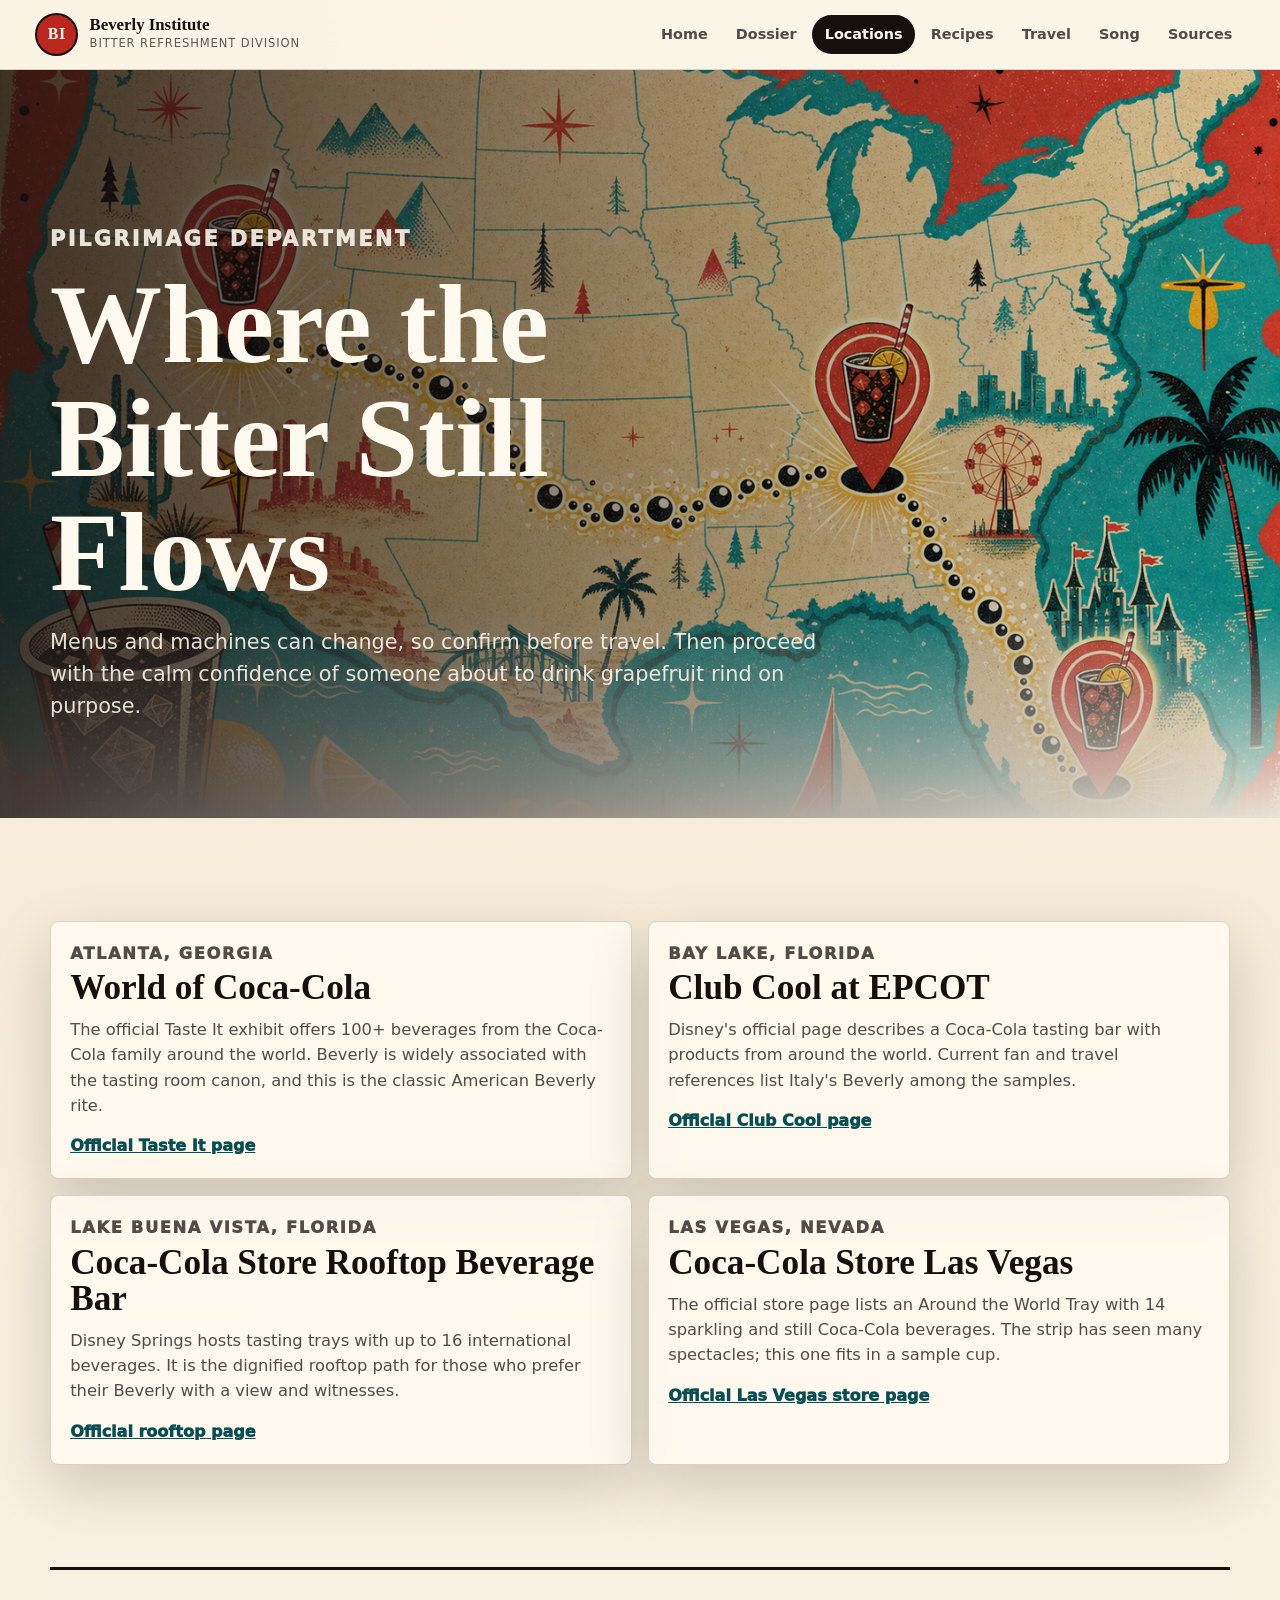
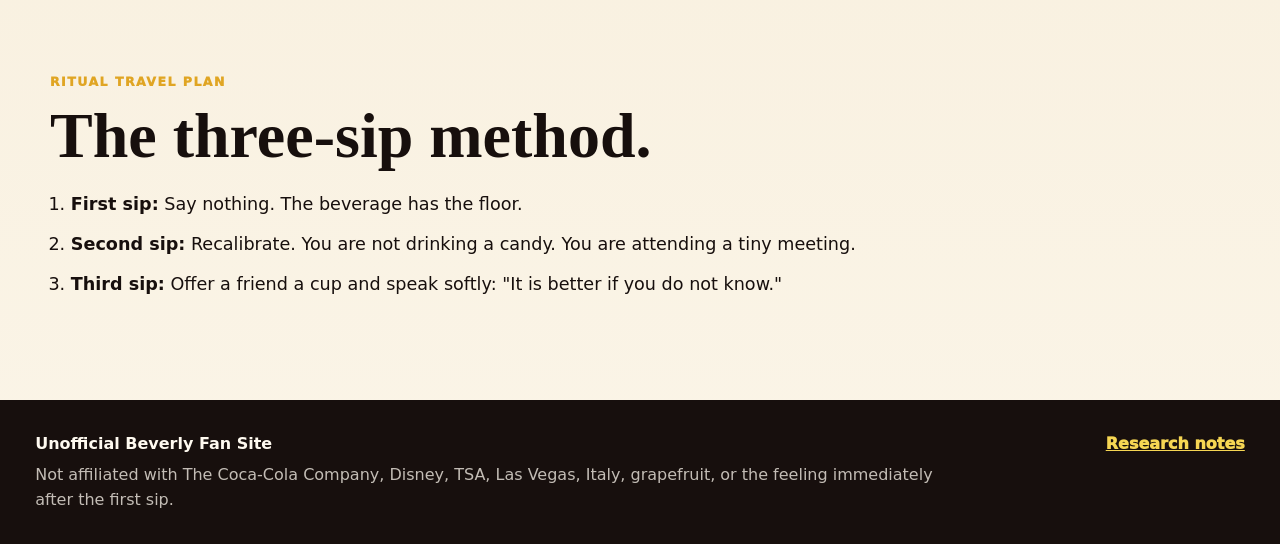
==== locations.html @ 8dc159c8 "Create Beverly fan site" ====
<!doctype html>
<html lang="en">
  <head>
    <meta charset="utf-8">
    <meta name="viewport" content="width=device-width, initial-scale=1">
    <title>Where To Try Beverly In America</title>
    <meta
      name="description"
      content="Known United States tasting locations for Beverly and international Coca-Cola flavors."
    >
    <link rel="stylesheet" href="assets/styles.css">
  </head>
  <body>
    <div data-site-header></div>

    <main>
      <section class="page-hero image-hero">
        <img src="assets/images/beverly-map.png" alt="A vintage illustrated map of the United States with glowing soda tasting destination pins.">
        <div>
          <p class="eyebrow">Pilgrimage Department</p>
          <h1>Where the Bitter Still Flows</h1>
          <p>
            Menus and machines can change, so confirm before travel. Then proceed
            with the calm confidence of someone about to drink grapefruit rind on purpose.
          </p>
        </div>
      </section>

      <section class="section location-grid">
        <article class="location-card">
          <p class="state">Atlanta, Georgia</p>
          <h2>World of Coca-Cola</h2>
          <p>
            The official Taste It exhibit offers 100+ beverages from the Coca-Cola
            family around the world. Beverly is widely associated with the tasting
            room canon, and this is the classic American Beverly rite.
          </p>
          <a href="https://www.worldofcoca-cola.com/explore-inside/explore-taste-it">Official Taste It page</a>
        </article>

        <article class="location-card">
          <p class="state">Bay Lake, Florida</p>
          <h2>Club Cool at EPCOT</h2>
          <p>
            Disney's official page describes a Coca-Cola tasting bar with products
            from around the world. Current fan and travel references list Italy's
            Beverly among the samples.
          </p>
          <a href="https://disneyworld.disney.go.com/shops/epcot/club-cool/">Official Club Cool page</a>
        </article>

        <article class="location-card">
          <p class="state">Lake Buena Vista, Florida</p>
          <h2>Coca-Cola Store Rooftop Beverage Bar</h2>
          <p>
            Disney Springs hosts tasting trays with up to 16 international beverages.
            It is the dignified rooftop path for those who prefer their Beverly with
            a view and witnesses.
          </p>
          <a href="https://disneyworld.disney.go.com/dining/disney-springs/coca-cola-rooftop-beverage-bar/">Official rooftop page</a>
        </article>

        <article class="location-card">
          <p class="state">Las Vegas, Nevada</p>
          <h2>Coca-Cola Store Las Vegas</h2>
          <p>
            The official store page lists an Around the World Tray with 14 sparkling
            and still Coca-Cola beverages. The strip has seen many spectacles; this
            one fits in a sample cup.
          </p>
          <a href="https://www.coca-colastore.com/stores/las-vegas">Official Las Vegas store page</a>
        </article>
      </section>

      <section class="section pilgrimage-steps">
        <div class="section-heading">
          <p class="kicker">Ritual Travel Plan</p>
          <h2>The three-sip method.</h2>
        </div>
        <ol class="step-list">
          <li>
            <strong>First sip:</strong> Say nothing. The beverage has the floor.
          </li>
          <li>
            <strong>Second sip:</strong> Recalibrate. You are not drinking a candy.
            You are attending a tiny meeting.
          </li>
          <li>
            <strong>Third sip:</strong> Offer a friend a cup and speak softly:
            "It is better if you do not know."
          </li>
        </ol>
      </section>
    </main>

    <div data-site-footer></div>
    <script src="assets/site.js"></script>
  </body>
</html>
---- assets/styles.css ----
:root {
  --ink: #170f0d;
  --paper: #fbf5e8;
  --paper-deep: #efe0c3;
  --red: #b9271f;
  --red-deep: #651512;
  --teal: #087a83;
  --teal-deep: #064e54;
  --gold: #e0a523;
  --citrus: #f6d653;
  --cream: #fffaf0;
  --line: rgba(23, 15, 13, 0.16);
  --shadow: 0 22px 60px rgba(23, 15, 13, 0.18);
}

* {
  box-sizing: border-box;
}

html {
  scroll-behavior: smooth;
}

body {
  margin: 0;
  background:
    radial-gradient(circle at top left, rgba(224, 165, 35, 0.18), transparent 32rem),
    linear-gradient(180deg, var(--paper) 0%, #f6ecd8 42%, #fbf5e8 100%);
  color: var(--ink);
  font-family: Inter, ui-sans-serif, system-ui, -apple-system, BlinkMacSystemFont, "Segoe UI", sans-serif;
  line-height: 1.55;
}

img {
  display: block;
  max-width: 100%;
}

a {
  color: inherit;
}

.site-header {
  position: sticky;
  top: 0;
  z-index: 20;
  display: flex;
  align-items: center;
  justify-content: space-between;
  gap: 1rem;
  padding: 0.8rem clamp(1rem, 3vw, 2.2rem);
  background: rgba(251, 245, 232, 0.92);
  border-bottom: 1px solid var(--line);
  backdrop-filter: blur(18px);
}

.brand {
  display: flex;
  align-items: center;
  gap: 0.7rem;
  text-decoration: none;
  min-width: 14rem;
}

.brand-mark {
  display: grid;
  place-items: center;
  width: 2.7rem;
  height: 2.7rem;
  border: 2px solid var(--ink);
  border-radius: 50%;
  background: var(--red);
  color: var(--cream);
  font-family: Georgia, "Times New Roman", serif;
  font-weight: 900;
  letter-spacing: 0.04em;
}

.brand strong,
.brand small {
  display: block;
}

.brand strong {
  font-family: Georgia, "Times New Roman", serif;
  font-size: 1.05rem;
  line-height: 1.1;
}

.brand small {
  color: rgba(23, 15, 13, 0.68);
  font-size: 0.72rem;
  text-transform: uppercase;
  letter-spacing: 0.08em;
}

.site-nav {
  display: flex;
  align-items: center;
  gap: 0.2rem;
  flex-wrap: wrap;
  justify-content: flex-end;
}

.site-nav a {
  border-radius: 999px;
  padding: 0.52rem 0.78rem;
  color: rgba(23, 15, 13, 0.74);
  font-weight: 800;
  font-size: 0.9rem;
  text-decoration: none;
}

.site-nav a:hover,
.site-nav a[aria-current="page"] {
  background: var(--ink);
  color: var(--cream);
}

.nav-toggle {
  display: none;
  border: 1px solid var(--line);
  border-radius: 6px;
  background: var(--cream);
  color: var(--ink);
  padding: 0.55rem 0.7rem;
  font: inherit;
  font-weight: 900;
}

.hero {
  position: relative;
  min-height: clamp(34rem, 92vh, 54rem);
  overflow: hidden;
  display: grid;
  align-items: center;
}

.hero img,
.page-hero.image-hero > img {
  position: absolute;
  inset: 0;
  width: 100%;
  height: 100%;
  object-fit: cover;
}

.hero-shade {
  position: absolute;
  inset: 0;
  background:
    linear-gradient(90deg, rgba(12, 6, 5, 0.88) 0%, rgba(12, 6, 5, 0.72) 36%, rgba(12, 6, 5, 0.08) 72%),
    linear-gradient(180deg, transparent 74%, var(--paper) 100%);
}

.hero-content {
  position: relative;
  z-index: 2;
  width: min(46rem, calc(100% - 2rem));
  margin-left: clamp(1rem, 7vw, 6rem);
  color: var(--cream);
  padding: 5rem 0;
}

.eyebrow,
.kicker {
  margin: 0 0 0.7rem;
  color: var(--gold);
  font-weight: 950;
  text-transform: uppercase;
  letter-spacing: 0.12em;
  font-size: 0.78rem;
}

h1,
h2,
h3 {
  margin: 0;
  font-family: Georgia, "Times New Roman", serif;
  line-height: 1.02;
}

h1 {
  font-size: clamp(4.4rem, 14vw, 11rem);
}

h2 {
  font-size: clamp(2rem, 5vw, 4rem);
}

h3 {
  font-size: clamp(1.25rem, 2vw, 1.7rem);
}

p {
  margin: 0;
}

.hero-copy {
  max-width: 38rem;
  margin-top: 1rem;
  color: rgba(255, 250, 240, 0.9);
  font-size: clamp(1.08rem, 2vw, 1.4rem);
}

.hero-actions {
  display: flex;
  gap: 0.8rem;
  flex-wrap: wrap;
  margin-top: 1.8rem;
}

.button {
  display: inline-flex;
  align-items: center;
  justify-content: center;
  min-height: 2.85rem;
  border: 2px solid currentColor;
  border-radius: 6px;
  padding: 0.76rem 1rem;
  font-weight: 950;
  text-decoration: none;
  cursor: pointer;
  transition: transform 160ms ease, background 160ms ease, color 160ms ease;
}

.button:hover {
  transform: translateY(-1px);
}

.button.primary {
  background: var(--citrus);
  color: var(--ink);
}

.button.ghost {
  background: rgba(255, 250, 240, 0.08);
  color: var(--cream);
}

.section {
  width: min(1180px, calc(100% - 2rem));
  margin: 0 auto;
  padding: clamp(3.5rem, 8vw, 7rem) 0;
}

.intro-grid {
  display: grid;
  grid-template-columns: minmax(0, 1fr) minmax(18rem, 26rem);
  gap: clamp(1.2rem, 4vw, 4rem);
  align-items: center;
}

.intro-grid p:not(.kicker),
.dossier-intro p,
.proclamation-band p,
.ceremony-panel p,
.travel-card p,
.tsa-box p,
.source-card p,
.recipe-card p,
.location-card p,
.page-hero p,
.hymn-console p,
.lyrics-card p {
  color: rgba(23, 15, 13, 0.74);
  font-size: 1.02rem;
}

.fact-panel,
.sip-console,
.hymn-console,
.lyrics-card,
.source-card,
.recipe-card,
.location-card,
.travel-card,
.dossier-card {
  background: rgba(255, 250, 240, 0.86);
  border: 1px solid var(--line);
  border-radius: 8px;
  box-shadow: var(--shadow);
}

.fact-panel {
  padding: 1.35rem;
}

.fact-panel h3 {
  margin-bottom: 1rem;
}

.fact-panel dl {
  display: grid;
  gap: 0.85rem;
  margin: 0;
}

.fact-panel div {
  border-top: 1px solid var(--line);
  padding-top: 0.8rem;
}

.fact-panel dt {
  color: var(--red);
  font-weight: 950;
  text-transform: uppercase;
  font-size: 0.75rem;
  letter-spacing: 0.1em;
}

.fact-panel dd {
  margin: 0.15rem 0 0;
  font-weight: 800;
}

.proclamation-band {
  display: grid;
  grid-template-columns: 1fr 0.8fr;
  gap: clamp(1.4rem, 5vw, 5rem);
  align-items: end;
  border-top: 3px solid var(--ink);
  border-bottom: 3px solid var(--ink);
}

.cards-section {
  width: 100%;
  background:
    linear-gradient(135deg, rgba(8, 122, 131, 0.18), transparent 42%),
    var(--red-deep);
  color: var(--cream);
  padding-left: max(1rem, calc((100% - 1180px) / 2));
  padding-right: max(1rem, calc((100% - 1180px) / 2));
}

.section-heading {
  margin-bottom: 1.4rem;
}

.card-grid {
  display: grid;
  grid-template-columns: repeat(3, minmax(0, 1fr));
  gap: 1rem;
}

.feature-card {
  min-height: 16rem;
  display: flex;
  flex-direction: column;
  gap: 0.8rem;
  padding: 1.2rem;
  color: var(--cream);
  border: 1px solid rgba(255, 250, 240, 0.2);
  border-radius: 8px;
  background: rgba(255, 250, 240, 0.08);
  text-decoration: none;
}

.feature-card:hover {
  background: rgba(255, 250, 240, 0.14);
}

.feature-card p {
  color: rgba(255, 250, 240, 0.78);
}

.card-number,
.state,
.recipe-meta,
.stamp,
.dossier-card span {
  color: var(--gold);
  font-weight: 950;
  text-transform: uppercase;
  letter-spacing: 0.1em;
  font-size: 0.75rem;
}

.ceremony-panel {
  display: grid;
  grid-template-columns: 1fr minmax(18rem, 28rem);
  gap: clamp(1.4rem, 5vw, 4rem);
  align-items: center;
}

.sip-console {
  padding: 1.2rem;
}

.meter-shell {
  height: 1.1rem;
  overflow: hidden;
  border: 2px solid var(--ink);
  border-radius: 999px;
  background: var(--paper-deep);
}

.meter-fill {
  display: block;
  width: 0;
  height: 100%;
  background: linear-gradient(90deg, var(--teal), var(--gold), var(--red));
  transition: width 240ms ease;
}

.sip-score {
  margin-top: 1rem;
  font-weight: 950;
}

.sip-message {
  min-height: 3rem;
  margin: 0.45rem 0 1rem;
}

.page-hero {
  position: relative;
  display: grid;
  align-items: end;
  min-height: 28rem;
  padding: clamp(5rem, 12vw, 10rem) max(1rem, calc((100% - 1180px) / 2)) clamp(3rem, 8vw, 6rem);
  overflow: hidden;
  background:
    linear-gradient(135deg, var(--red-deep), var(--teal-deep));
  color: var(--cream);
}

.page-hero.compact-hero {
  min-height: 24rem;
}

.page-hero.image-hero {
  min-height: 34rem;
}

.page-hero.image-hero::before {
  content: "";
  position: absolute;
  inset: 0;
  z-index: 1;
  background:
    linear-gradient(90deg, rgba(23, 15, 13, 0.82), rgba(23, 15, 13, 0.38) 54%, rgba(23, 15, 13, 0.08)),
    linear-gradient(180deg, transparent 72%, var(--paper) 100%);
}

.page-hero > div {
  position: relative;
  z-index: 2;
  max-width: 49rem;
}

.page-hero h1 {
  margin-bottom: 1rem;
  font-size: clamp(3.1rem, 9vw, 7rem);
}

.page-hero p {
  color: rgba(255, 250, 240, 0.88);
  font-size: clamp(1.05rem, 2vw, 1.3rem);
}

.dossier-layout {
  display: grid;
  grid-template-columns: minmax(18rem, 28rem) minmax(0, 1fr);
  gap: clamp(1.2rem, 4vw, 3rem);
  align-items: start;
}

.dossier-intro {
  position: sticky;
  top: 6rem;
}

.dossier-stack {
  display: grid;
  gap: 1rem;
}

.dossier-card {
  padding: 1.15rem;
}

.dossier-card h3 {
  margin: 0.25rem 0 0.5rem;
}

.pull-quote {
  width: min(980px, calc(100% - 2rem));
  border-left: 0.55rem solid var(--red);
  padding-left: clamp(1rem, 4vw, 2rem);
}

.pull-quote p {
  font-family: Georgia, "Times New Roman", serif;
  font-size: clamp(2rem, 5vw, 4rem);
  line-height: 1.08;
}

.pull-quote span {
  display: block;
  margin-top: 1rem;
  color: rgba(23, 15, 13, 0.62);
  font-weight: 900;
}

.location-grid,
.recipe-grid,
.travel-grid,
.source-grid {
  display: grid;
  grid-template-columns: repeat(2, minmax(0, 1fr));
  gap: 1rem;
}

.location-card,
.recipe-card,
.travel-card,
.source-card {
  padding: 1.2rem;
}

.location-card h2,
.recipe-card h2,
.travel-card h2,
.source-card h2 {
  margin: 0.25rem 0 0.7rem;
  font-size: clamp(1.5rem, 3vw, 2.2rem);
}

.location-card a,
.source-card a,
.tsa-box a {
  display: inline-flex;
  margin-top: 1rem;
  color: var(--teal-deep);
  font-weight: 950;
}

.pilgrimage-steps {
  border-top: 3px solid var(--ink);
}

.step-list {
  display: grid;
  gap: 0.8rem;
  margin: 0;
  padding-left: 1.3rem;
  font-size: 1.1rem;
}

.recipe-grid {
  grid-template-columns: repeat(3, minmax(0, 1fr));
}

.recipe-card ul {
  margin: 1rem 0 0;
  padding-left: 1.1rem;
  color: rgba(23, 15, 13, 0.72);
}

.travel-grid {
  grid-template-columns: repeat(4, minmax(0, 1fr));
}

.travel-card {
  min-height: 21rem;
}

.warning-card {
  background: #fff2bc;
}

.danger-card {
  background: #f3d7d1;
}

.tsa-box {
  display: grid;
  grid-template-columns: 0.85fr 1fr;
  gap: clamp(1rem, 4vw, 3rem);
  border-top: 3px solid var(--ink);
  border-bottom: 3px solid var(--ink);
}

.song-layout {
  display: grid;
  grid-template-columns: minmax(0, 1fr) minmax(18rem, 28rem);
  gap: 1rem;
  align-items: start;
}

.lyrics-card,
.hymn-console {
  padding: 1.25rem;
}

.lyrics {
  display: grid;
  gap: 1rem;
  margin-top: 1.2rem;
}

.lyrics p {
  font-family: Georgia, "Times New Roman", serif;
  font-size: clamp(1.25rem, 2.5vw, 1.75rem);
  line-height: 1.34;
}

.hymn-console {
  position: sticky;
  top: 6rem;
}

.hymn-console .button {
  margin-top: 1rem;
}

.hymn-status {
  min-height: 2rem;
  margin-top: 0.9rem;
  font-weight: 900;
}

.site-footer {
  display: flex;
  justify-content: space-between;
  gap: 1rem;
  padding: 2rem clamp(1rem, 3vw, 2.2rem);
  background: var(--ink);
  color: var(--cream);
}

.site-footer p {
  max-width: 58rem;
  margin-top: 0.35rem;
  color: rgba(255, 250, 240, 0.74);
}

.site-footer a {
  color: var(--citrus);
  font-weight: 950;
}

@media (max-width: 980px) {
  .card-grid,
  .recipe-grid,
  .travel-grid {
    grid-template-columns: repeat(2, minmax(0, 1fr));
  }

  .intro-grid,
  .proclamation-band,
  .ceremony-panel,
  .dossier-layout,
  .song-layout,
  .tsa-box {
    grid-template-columns: 1fr;
  }

  .dossier-intro,
  .hymn-console {
    position: static;
  }
}

@media (max-width: 760px) {
  .site-header {
    align-items: flex-start;
  }

  .brand {
    min-width: 0;
  }

  .nav-toggle {
    display: inline-flex;
  }

  .site-nav {
    position: absolute;
    top: calc(100% + 1px);
    left: 0;
    right: 0;
    display: none;
    flex-direction: column;
    align-items: stretch;
    padding: 0.8rem 1rem 1rem;
    background: rgba(251, 245, 232, 0.98);
    border-bottom: 1px solid var(--line);
  }

  .site-nav.is-open {
    display: flex;
  }

  .site-nav a {
    border-radius: 6px;
  }

  .hero {
    min-height: 46rem;
    align-items: end;
  }

  .hero img {
    object-position: 62% center;
  }

  .hero-shade {
    background:
      linear-gradient(180deg, rgba(12, 6, 5, 0.12) 0%, rgba(12, 6, 5, 0.82) 48%, rgba(12, 6, 5, 0.94) 84%, var(--paper) 100%);
  }

  .hero-content {
    width: calc(100% - 2rem);
    margin: 0 auto;
    padding-bottom: 5rem;
  }

  h1 {
    font-size: clamp(4rem, 22vw, 6rem);
  }

  .page-hero.image-hero {
    min-height: 38rem;
  }

  .page-hero.image-hero > img {
    object-position: 58% center;
  }

  .location-grid,
  .recipe-grid,
  .travel-grid,
  .source-grid,
  .card-grid {
    grid-template-columns: 1fr;
  }

  .travel-card {
    min-height: auto;
  }

  .site-footer {
    flex-direction: column;
  }
}

@media (prefers-reduced-motion: reduce) {
  *,
  *::before,
  *::after {
    scroll-behavior: auto !important;
    transition-duration: 0.01ms !important;
    animation-duration: 0.01ms !important;
    animation-iteration-count: 1 !important;
  }
}
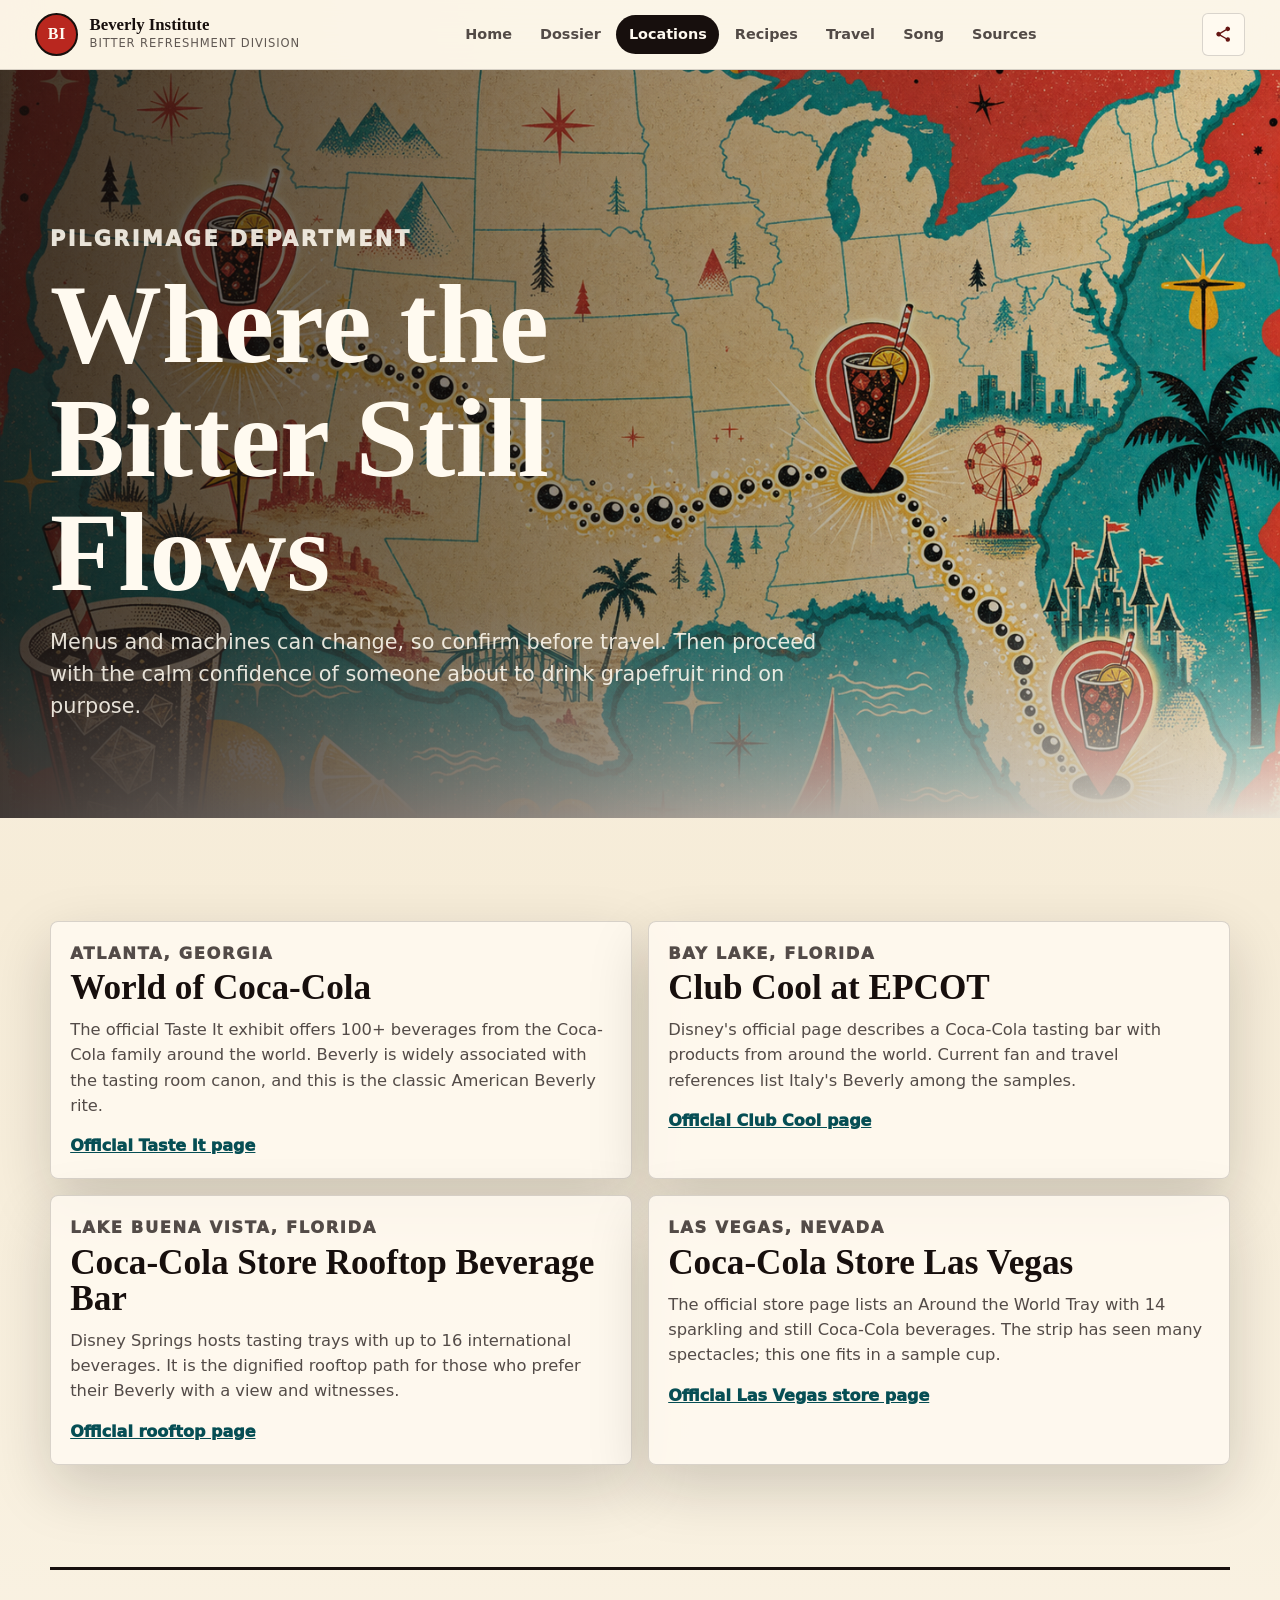
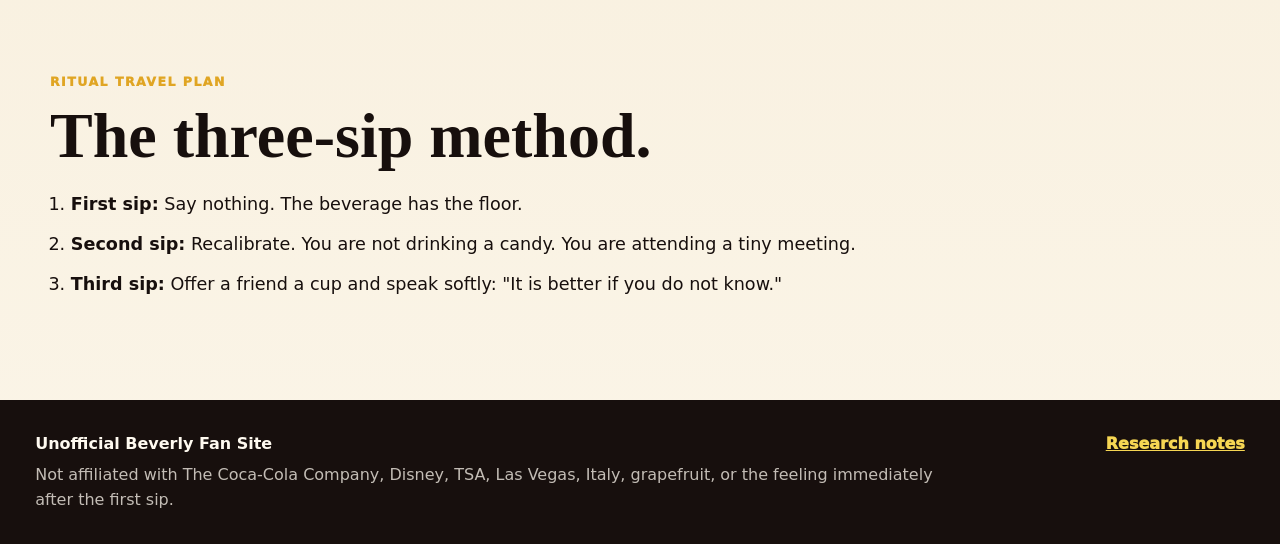
==== commit cefdff0d: "Add share preview and site icons" ====
--- a/locations.html
+++ b/locations.html
@@ -8,6 +8,36 @@
       name="description"
       content="Known United States tasting locations for Beverly and international Coca-Cola flavors."
     >
+    <meta name="theme-color" content="#651512">
+    <meta name="color-scheme" content="light">
+    <meta name="apple-mobile-web-app-title" content="Beverly">
+    <meta name="application-name" content="Beverly Institute">
+    <meta name="msapplication-TileColor" content="#651512">
+    <meta name="msapplication-TileImage" content="assets/icons/mstile-150x150.png">
+    <meta name="msapplication-config" content="browserconfig.xml">
+    <link rel="canonical" href="https://drftstatic.github.io/beverly/locations.html">
+    <link rel="icon" href="favicon.ico" sizes="any">
+    <link rel="icon" type="image/png" sizes="16x16" href="assets/icons/favicon-16x16.png">
+    <link rel="icon" type="image/png" sizes="32x32" href="assets/icons/favicon-32x32.png">
+    <link rel="apple-touch-icon" sizes="180x180" href="assets/icons/apple-touch-icon.png">
+    <link rel="mask-icon" href="assets/icons/safari-pinned-tab.svg" color="#651512">
+    <link rel="manifest" href="site.webmanifest">
+    <meta property="og:site_name" content="Beverly Institute of Bitter Refreshment">
+    <meta property="og:type" content="website">
+    <meta property="og:locale" content="en_US">
+    <meta property="og:url" content="https://drftstatic.github.io/beverly/locations.html">
+    <meta property="og:title" content="Where To Try Beverly In America">
+    <meta property="og:description" content="Known United States tasting locations for Beverly and international Coca-Cola flavors.">
+    <meta property="og:image" content="https://drftstatic.github.io/beverly/assets/images/beverly-social-card.png">
+    <meta property="og:image:secure_url" content="https://drftstatic.github.io/beverly/assets/images/beverly-social-card.png">
+    <meta property="og:image:width" content="1200">
+    <meta property="og:image:height" content="630">
+    <meta property="og:image:alt" content="Beverly fan-site social card with a theatrical tiny soda cup and the words Beverly, the tiny cup has the floor.">
+    <meta name="twitter:card" content="summary_large_image">
+    <meta name="twitter:title" content="Where To Try Beverly In America">
+    <meta name="twitter:description" content="Known United States tasting locations for Beverly and international Coca-Cola flavors.">
+    <meta name="twitter:image" content="https://drftstatic.github.io/beverly/assets/images/beverly-social-card.png">
+    <meta name="twitter:image:alt" content="Beverly fan-site social card with a theatrical tiny soda cup and the words Beverly, the tiny cup has the floor.">
     <link rel="stylesheet" href="assets/styles.css">
   </head>
   <body>
--- a/assets/styles.css
+++ b/assets/styles.css
@@ -117,6 +117,13 @@
   color: var(--cream);
 }
 
+.header-controls {
+  position: relative;
+  display: flex;
+  align-items: center;
+  gap: 0.45rem;
+}
+
 .nav-toggle {
   display: none;
   border: 1px solid var(--line);
@@ -126,6 +133,51 @@
   padding: 0.55rem 0.7rem;
   font: inherit;
   font-weight: 900;
+}
+
+.share-button {
+  display: inline-grid;
+  place-items: center;
+  width: 2.7rem;
+  height: 2.7rem;
+  border: 1px solid var(--line);
+  border-radius: 6px;
+  background: var(--cream);
+  color: var(--red-deep);
+  cursor: pointer;
+}
+
+.share-button:hover {
+  background: var(--citrus);
+  color: var(--ink);
+}
+
+.share-button svg {
+  width: 1.15rem;
+  height: 1.15rem;
+  fill: currentColor;
+}
+
+.share-feedback {
+  position: absolute;
+  top: calc(100% + 0.45rem);
+  right: 0;
+  min-width: 8.5rem;
+  padding: 0.45rem 0.6rem;
+  border-radius: 6px;
+  background: var(--ink);
+  color: var(--cream);
+  font-size: 0.78rem;
+  font-weight: 900;
+  opacity: 0;
+  pointer-events: none;
+  transform: translateY(-0.25rem);
+  transition: opacity 160ms ease, transform 160ms ease;
+}
+
+.share-feedback.is-visible {
+  opacity: 1;
+  transform: translateY(0);
 }
 
 .hero {
